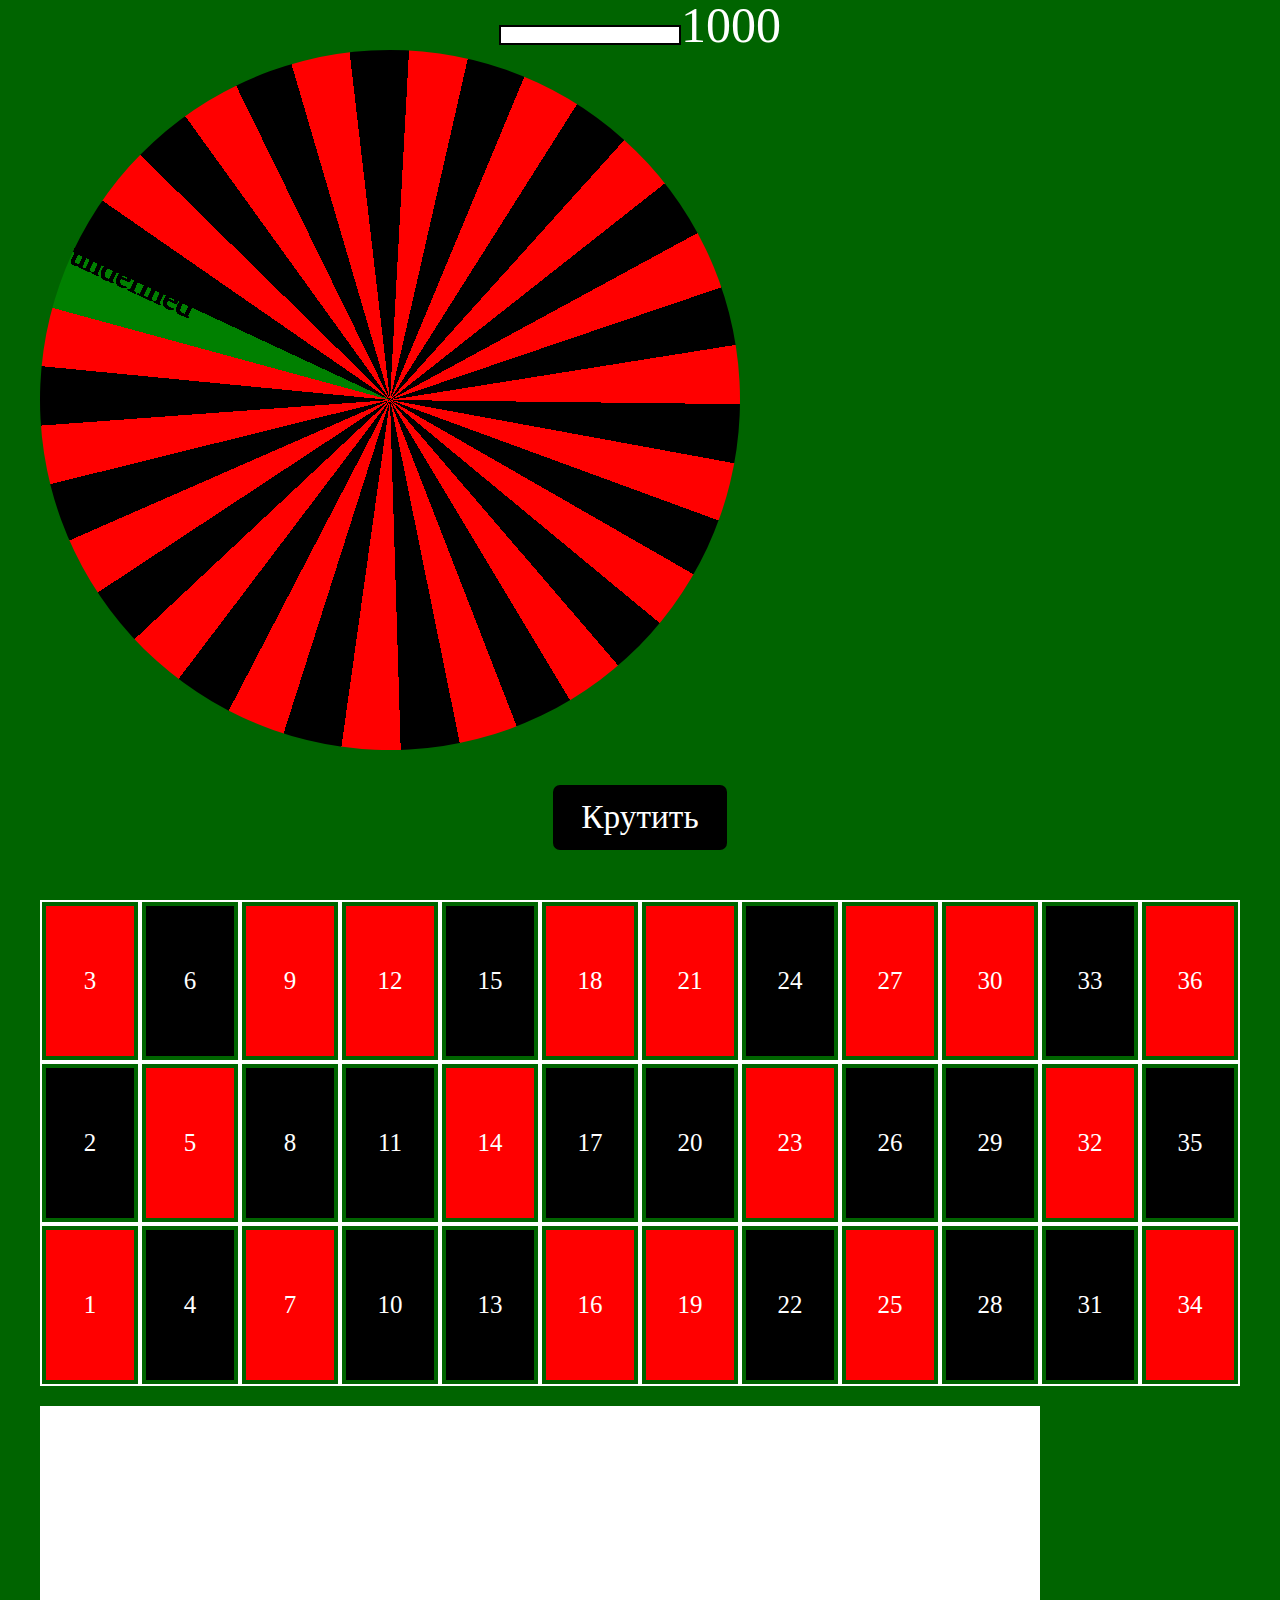
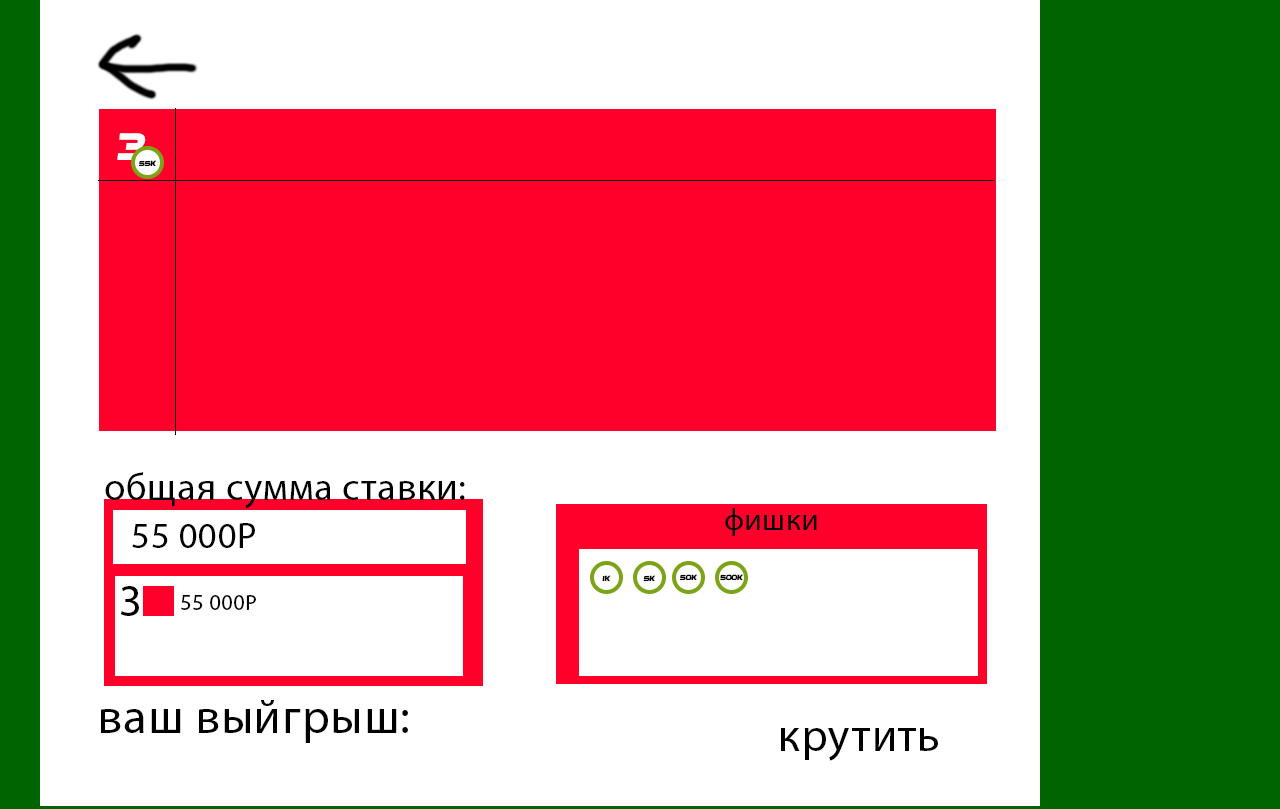
==== index.html @ dea651f4 "start adding wheel" ====
﻿<!DOCTYPE html>
<html lang="ru">
  <head>
    <meta charset="UTF-8" />
    <meta http-equiv="X-UA-Compatible" content="IE=edge" />
    <meta name="viewport" content="width=device-width, initial-scale=1.0" />
    <title>Roulete</title>
    <link rel="stylesheet" href="css/style.css" />
    <link rel="stylesheet" href="css/normalize.css" />
    <link rel="stylesheet" href="css/default.css" />
    <script defer src="js/script.js"></script>
    <script defer src="js/wheel.js"></script>
  </head>
  <body>
    <div class="container">
      <div class="roulette__form-div">
        <form class="roulette__form" novalidate>
          <input type="text" class="roulette__bet" />
          <!-- <button class="roulette__button"></button> -->
        </form>
        <p class="roulette__money"></p>
      </div>
      <div class="roulette__deal-wheel">
        <ul class="roulette__spinner"></ul>
        <div class="roulette__ticker"></div>
        <button class="roulette__btn-spin">Крутить</button>
      </div>
      <div class="roulette__field">
        <ul class="roulette__list"></ul>
      </div>
      <div>
        <p class="roulette__money-bet"></p>
      </div>
      <img src="img/1.jpg" alt="" />
      <img src="img/2.jpeg" alt="" />
    </div>
  </body>
</html>
---- css/style.css ----
﻿body {
    background: darkgreen;
}

.container {
    width: 1230px;
    padding: 0 15px;
    margin: 0 auto;
}

.roulette__field {
    height: 100%;
    margin-top: 50px;
}

.roulette__list {
    display: flex;
    flex-grow: 1;
    flex-shrink: 1;
    flex-wrap: wrap;
    justify-content: center;
    align-items: center;
}

.roulette__item {
    display: flex;
    justify-content: center;
    align-items: center;
    color: white;
    height: 150px;
    cursor: pointer; 
    width: 100%; 
    font-size: 25px;
}

.roulette__green-background {
    width: 100px;
    padding: 4px 4px;
    background: darkgreen;
    border: 2px solid white;
}

/* 
.roulette__item:not(:nth-child(12n)) {
    margin-right: 2px;
} */

.roulette__red {
    background-color: red;
}

.roulette__black {
    background-color: black;
}

.roulette__bet {
    border: 2px solid black;
    margin-top: 20px;
}

.roulette__button {
    border: 2px solid black;
    height: 50px;
    width: 50px;
    cursor: pointer;
}

.roulette__form-div {
    display: flex;
    justify-content: center;
    align-items: center;
}

.roulette__money {
    color: white;
    font-size: 50px;
}

.roulette__money-bet {
    margin-top: 20px;
    color: white;
    font-size: 50px;
}

.roulette__deal-wheel {
    /* задаём переменные блока */
    /* размеры колеса */
    --size: clamp(250px, 80vmin, 700px);
    /* настройки яркости и заливки фона секторов */
    --lg-hs: 0 3%;
    --lg-stop: 50%;
    --lg: linear-gradient(
        hsl(var(--lg-hs) 0%) 0 var(--lg-stop),
        hsl(var(--lg-hs) 20%) var(--lg-stop) 100%
        );
    /* добавляем позиционирование относительно других элементов */
    position: relative;
    /* подключаем сетку */
    display: grid;
    grid-gap: calc(var(--size) / 20);
    /* выравниваем содержимое блока по центру */
    align-items: center;
    /* задаём имена областей внутри сетки */
    grid-template-areas:
        "spinner"
        "trigger";
    /* устанавливаем размер шрифта */
    font-size: calc(var(--size) / 21);
}

.roulette__deal-wheel > * {
    grid-area: spinner;
}

.roulette__deal-wheel .roulette__btn-spin {
    grid-area: trigger;
    justify-self: center;
}

.roulette__spinner {
    /* добавляем относительное позиционирование */
    position: relative;
    /* подключаем сетку */
    display: grid;
    /* выравниваем всё по центру */
    align-items: center;
    /* добавляем элемент в сетку */
    grid-template-areas: "spinner";
    /* устанавливаем размеры */
    width: var(--size);
    height: var(--size);
    /* поворачиваем элемент  */
    transform: rotate(calc(var(--rotate, 25) * 1deg));
    /* рисуем круглую обводку, а всё, что не поместится, — будет скрыто за кругом */
    border-radius: 50%;
}

.roulette__spinner * {
    grid-area: spinner;
}

.roulette__prize {
    /* включаем «гибкую» вёрстку */
    display: flex;
    align-items: center;
    /* задаём отступы от краёв блока */
    padding: 0 calc(var(--size) / 6) 0 calc(var(--size) / 20);
    /* устанавливаем размеры */
    width: 50%;
    height: 50%;
    /* устанавливаем координаты, относительно которых будем вращать текст */
    transform-origin: center right;
    /* поворачиваем текст */
    transform: rotate(var(--rotate));
    /* запрещаем пользователю выделять мышкой текст на секторах */
    user-select: none;
}

.roulette__btn-spin {
    color: white;
    background: black;
    border: none;
    /* берём размер шрифта такой же, как в колесе */
    font-size: inherit;
    /* добавляем отступы от текста внутри кнопки */
    padding: 0.9rem 2rem 1rem;
    /* скругляем углы */
    border-radius: 0.5rem;
    /* меняем внешний вид курсора над кнопкой на руку*/
    cursor: pointer;
}

.roulette__btn-spin:disabled {
    /* меняем внешний вид курсора */
    cursor: progress;
    /* делаем кнопку полупрозрачной */
    opacity: 0.25;
}
---- css/default.css ----
﻿* {
    padding: 0;
    margin: 0;
    border: 0;
}

*,*:before,*:after {
    -moz-box-sizing: border-box;
    -webkit-box-sizing: border-box;
    box-sizing: border-box;
}

:focus,:active {
    outline: none;
}

a {
    text-decoration: none;
}

a:focus,a:active {
    outline: none;
}

a:hover {
    outline: none;
    text-decoration: none;
}

nav,footer,header,aside {
    display: block;
}

html,body {
    height: 100%;
    width: 100%;
    font-size: 100%;
    line-height: 1;
    font-size: 14px;
    -ms-text-size-adjust: 100%;
    -moz-text-size-adjust: 100%;
    -webkit-text-size-adjust: 100%;
}

input,button,textarea {
    font-family: inherit;
}

input::-ms-clear{
    display: none;
}

button::-moz-focus-inner {
    padding: 0;
    border: 0;
}

a,a:visited {
    text-decoration: none;
}


ul,li {
    list-style: none;
}

h1,h2,h3,h4,h5,h6 {
    font-size: inherit;
}
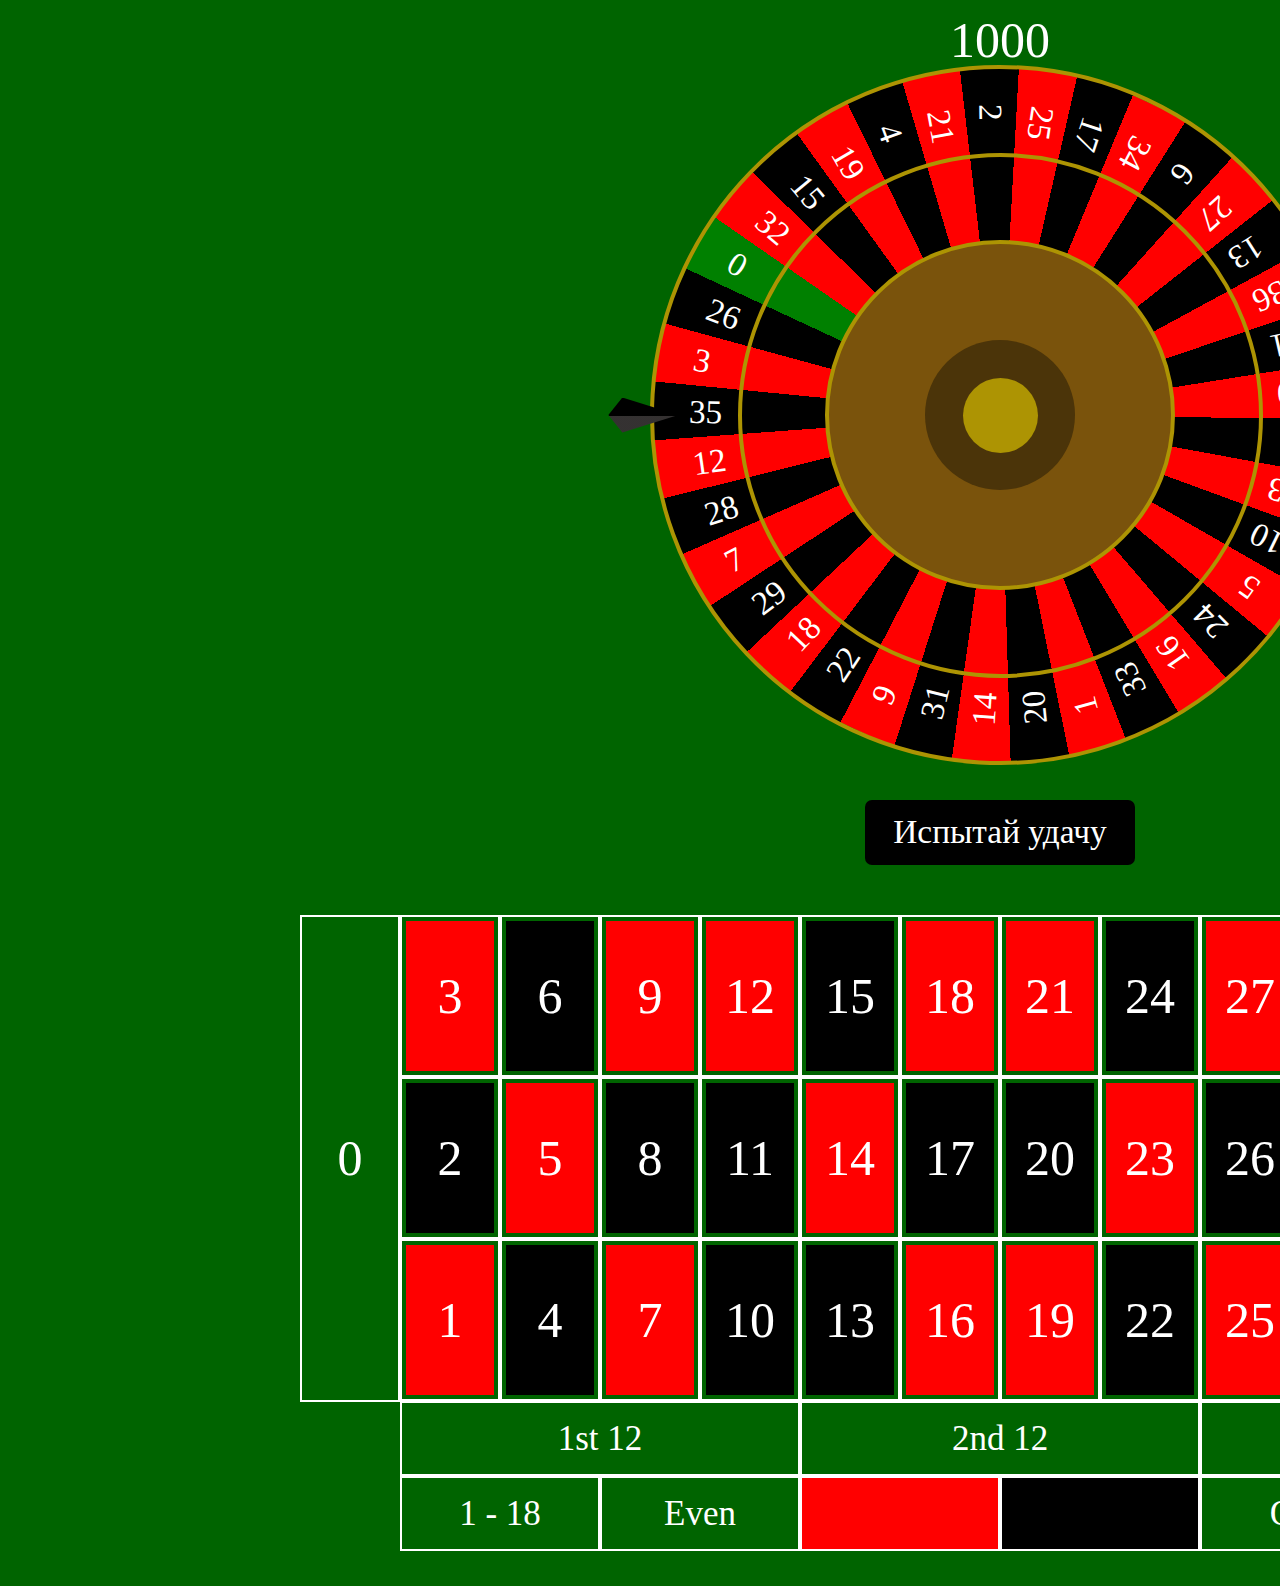
==== commit a1e53d47: "create wheel" ====
--- a/index.html
+++ b/index.html
@@ -9,30 +9,62 @@
     <link rel="stylesheet" href="css/normalize.css" />
     <link rel="stylesheet" href="css/default.css" />
     <script defer src="js/script.js"></script>
-    <script defer src="js/wheel.js"></script>
   </head>
   <body>
     <div class="container">
       <div class="roulette__form-div">
-        <form class="roulette__form" novalidate>
-          <input type="text" class="roulette__bet" />
-          <!-- <button class="roulette__button"></button> -->
-        </form>
-        <p class="roulette__money"></p>
+        <div>
+          <p class="roulette__money"></p>
+          <p class="roulette__win-number"></p>
+        </div>
       </div>
-      <div class="roulette__deal-wheel">
-        <ul class="roulette__spinner"></ul>
-        <div class="roulette__ticker"></div>
-        <button class="roulette__btn-spin">Крутить</button>
+      <div class="deal-wheel">
+        <!-- блок с призами -->
+        <ul class="spinner"></ul>
+        <!-- язычок барабана -->
+        <div class="ticker"></div>
+        <!-- кнопка -->
+        <button class="btn-spin">Испытай удачу</button>
+        <div class="circle"></div>
+        <div class="circle-two"></div>
+        <div class="circle-three"></div>
+        <div class="circle-four"></div>
       </div>
       <div class="roulette__field">
-        <ul class="roulette__list"></ul>
+        <div class="roulette__div-zero">
+          <p class="roulette__p-zero">0</p>
+        </div>
+        <div>
+          <ul class="roulette__list"></ul>
+          <div class="roulette__central-first">
+            <p class="roulette__p-central-first">1st 12</p>
+            <p class="roulette__p-central-first">2nd 12</p>
+            <p class="roulette__p-central-first">3rd 12</p>
+          </div>
+          <div class="roulette__central-second">
+            <p class="roulette__p-central-second">1 - 18</p>
+            <p class="roulette__p-central-second">Even</p>
+            <p class="roulette__p-central-second" style="background: red"></p>
+            <p class="roulette__p-central-second" style="background: black"></p>
+            <p class="roulette__p-central-second">Odd</p>
+            <p class="roulette__p-central-second">19-36</p>
+          </div>
+        </div>
+        <div class="roulette__right-side">
+          <div class="roulette__div-right-side">
+            <p class="roulette__p-right-side">2 to 1</p>
+          </div>
+          <div class="roulette__div-right-side">
+            <p class="roulette__p-right-side">2 to 1</p>
+          </div>
+          <div class="roulette__div-right-side">
+            <p class="roulette__p-right-side">2 to 1</p>
+          </div>
+        </div>
       </div>
       <div>
         <p class="roulette__money-bet"></p>
       </div>
-      <img src="img/1.jpg" alt="" />
-      <img src="img/2.jpeg" alt="" />
     </div>
   </body>
 </html>
--- a/css/style.css
+++ b/css/style.css
@@ -3,17 +3,21 @@
 }
 
 .container {
-    width: 1230px;
-    padding: 0 15px;
+    width: 2000px;
+    padding: 15px 15px;
     margin: 0 auto;
 }
 
 .roulette__field {
+    display: flex;
     height: 100%;
     margin-top: 50px;
+    text-align: center;
+    justify-content: center;
 }
 
 .roulette__list {
+    width: 1200px;
     display: flex;
     flex-grow: 1;
     flex-shrink: 1;
@@ -30,7 +34,7 @@
     height: 150px;
     cursor: pointer; 
     width: 100%; 
-    font-size: 25px;
+    font-size: 50px;
 }
 
 .roulette__green-background {
@@ -40,10 +44,21 @@
     border: 2px solid white;
 }
 
-/* 
-.roulette__item:not(:nth-child(12n)) {
-    margin-right: 2px;
-} */
+.roulette__div-zero {
+    display: flex;
+    width: 100px;
+    max-height: 487px;
+    padding: 4px 4px;
+    background: darkgreen;
+    border: 2px solid white;
+    justify-content: center;
+    align-items: center;
+}
+
+.roulette__p-zero {
+    color: white;
+    font-size: 50px;
+}
 
 .roulette__red {
     background-color: red;
@@ -82,7 +97,62 @@
     font-size: 50px;
 }
 
-.roulette__deal-wheel {
+.roulette__win-number {
+    color: white;
+    font-size: 50px;
+}
+
+.roulette__central-first {
+    display: flex;
+}
+
+.roulette__p-central-first {
+    display: flex;
+    height: 75px;
+    width: 400px;
+    color: white;
+    font-size: 35px;
+    justify-content: center;
+    align-items: center;
+    border: 2px solid white;
+    cursor: pointer;
+}
+
+.roulette__central-second {
+    display: flex;
+}
+
+.roulette__p-central-second {
+    display: flex;
+    height: 75px;
+    width: 200px;
+    color: white;
+    font-size: 35px;
+    justify-content: center;
+    align-items: center;
+    border: 2px solid white;
+    cursor: pointer;
+}
+
+.roulette__div-right-side {
+    display: flex;
+    height: 162px;
+    width: 100px;
+    color: white;
+    font-size: 35px;
+    justify-content: center;
+    align-items: center;
+    border: 2px solid white;
+    cursor: pointer;
+}
+
+.roulette__p-right-side {
+    
+    transform: rotate(270deg);
+}
+
+/* общий блок для всех элементов */
+.deal-wheel {
     /* задаём переменные блока */
     /* размеры колеса */
     --size: clamp(250px, 80vmin, 700px);
@@ -106,73 +176,217 @@
         "trigger";
     /* устанавливаем размер шрифта */
     font-size: calc(var(--size) / 21);
-}
-
-.roulette__deal-wheel > * {
-    grid-area: spinner;
-}
-
-.roulette__deal-wheel .roulette__btn-spin {
-    grid-area: trigger;
-    justify-self: center;
-}
-
-.roulette__spinner {
-    /* добавляем относительное позиционирование */
-    position: relative;
-    /* подключаем сетку */
-    display: grid;
-    /* выравниваем всё по центру */
-    align-items: center;
-    /* добавляем элемент в сетку */
-    grid-template-areas: "spinner";
-    /* устанавливаем размеры */
-    width: var(--size);
-    height: var(--size);
-    /* поворачиваем элемент  */
-    transform: rotate(calc(var(--rotate, 25) * 1deg));
-    /* рисуем круглую обводку, а всё, что не поместится, — будет скрыто за кругом */
+    margin-left: auto;
+    margin-right: auto;
+    text-align: center;
+}
+
+/* всё, что относится ко внутренним элементам главного блока, будет находиться в области сетки с названием spinner */
+.deal-wheel > * {
+  grid-area: spinner;
+}
+
+/* сам блок и кнопка будут находиться в области сетки с названием trigger и будут выровнены по центру */
+.deal-wheel .btn-spin {
+  grid-area: trigger;
+  justify-self: center;
+}
+
+/* сектор колеса */
+.spinner {
+  /* добавляем относительное позиционирование */
+  position: relative;
+  /* подключаем сетку */
+  display: grid;
+  /* выравниваем всё по центру */
+  align-items: center;
+  /* добавляем элемент в сетку */
+  grid-template-areas: "spinner";
+  /* устанавливаем размеры */
+  width: var(--size);
+  height: var(--size);
+  /* поворачиваем элемент  */
+  transform: rotate(calc(var(--rotate, 25) * 1deg));
+  /* рисуем круглую обводку, а всё, что не поместится, — будет скрыто за кругом */
+  border-radius: 50%;
+  border: 4px solid rgb(173, 148, 3);
+  margin-left: auto;
+  margin-right: auto;
+  text-align: center;
+}
+
+.circle {
+    z-index: 999;
+    width: 525px;
+    height: 525px;
+    border: 4px solid rgb(173, 148, 3);
     border-radius: 50%;
-}
-
-.roulette__spinner * {
-    grid-area: spinner;
-}
-
-.roulette__prize {
-    /* включаем «гибкую» вёрстку */
-    display: flex;
-    align-items: center;
-    /* задаём отступы от краёв блока */
-    padding: 0 calc(var(--size) / 6) 0 calc(var(--size) / 20);
-    /* устанавливаем размеры */
-    width: 50%;
-    height: 50%;
-    /* устанавливаем координаты, относительно которых будем вращать текст */
-    transform-origin: center right;
-    /* поворачиваем текст */
-    transform: rotate(var(--rotate));
-    /* запрещаем пользователю выделять мышкой текст на секторах */
-    user-select: none;
-}
-
-.roulette__btn-spin {
-    color: white;
-    background: black;
-    border: none;
-    /* берём размер шрифта такой же, как в колесе */
-    font-size: inherit;
-    /* добавляем отступы от текста внутри кнопки */
-    padding: 0.9rem 2rem 1rem;
-    /* скругляем углы */
-    border-radius: 0.5rem;
-    /* меняем внешний вид курсора над кнопкой на руку*/
-    cursor: pointer;
-}
-
-.roulette__btn-spin:disabled {
-    /* меняем внешний вид курсора */
-    cursor: progress;
-    /* делаем кнопку полупрозрачной */
-    opacity: 0.25;
+    position: absolute;
+    margin-left: auto;
+    margin-right: auto;
+    left: 0;
+    right: 0;
+    text-align: center;
+}
+.circle-two {
+    z-index: 999;
+    width: 350px;
+    height: 350px;
+    border: 4px solid rgb(173, 148, 3);
+    border-radius: 50%;
+    position: absolute;
+    margin-left: auto;
+    margin-right: auto;
+    left: 0;
+    right: 0;
+    text-align: center;
+    background-color: rgb(122, 83, 12);
+}
+.circle-three {
+    z-index: 999;
+    width: 150px;
+    height: 150px;
+    border-radius: 50%;
+    position: absolute;
+    margin-left: auto;
+    margin-right: auto;
+    left: 0;
+    right: 0;
+    text-align: center;
+    background-color: rgb(75, 52, 9);
+}
+
+.circle-four {
+    z-index: 999;
+    width: 75px;
+    height: 75px;
+    border-radius: 50%;
+    position: absolute;
+    margin-left: auto;
+    margin-right: auto;
+    left: 0;
+    right: 0;
+    text-align: center;
+    background-color: rgb(173, 148, 3);
+}
+
+/* всё, что внутри этого блока, будет находиться в области сетки с названием spinner */
+.spinner * {
+  grid-area: spinner;
+}
+
+/* текст на секторах */
+.prize {
+  /* включаем «гибкую» вёрстку */
+  display: flex;
+  align-items: center;
+  /* задаём отступы от краёв блока */
+  padding: 0 calc(var(--size) / 6) 0 calc(var(--size) / 20);
+  /* устанавливаем размеры */
+  width: 50%;
+  height: 50%;
+  /* устанавливаем координаты, относительно которых будем вращать текст */
+  transform-origin: center right;
+  /* поворачиваем текст */
+  transform: rotate(var(--rotate));
+  /* запрещаем пользователю выделять мышкой текст на секторах */
+  user-select: none;
+}
+
+/* язычок */
+.ticker {
+  /* добавляем относительное позиционирование */
+  position: relative;
+  /* устанавливаем размеры */
+  left: calc(var(--size) / -15);
+  width: calc(var(--size) / 10);
+  height: calc(var(--size) / 20);
+  /* фон язычка */
+  background: var(--lg);
+  /* делаем так, чтобы язычок был выше колеса */
+  z-index: 1;
+  /* форма язычка */
+  clip-path: polygon(20% 0, 100% 50%, 20% 100%, 0% 50%);
+  /* устанавливаем точку, относительно которой будет вращаться язычок при движении колеса */
+  transform-origin: center left;
+  margin-left: 640px;
+}
+
+/* кнопка запуска колеса */
+.btn-spin {
+  color: white;
+  background: black;
+  border: none;
+  /* берём размер шрифта такой же, как в колесе */
+  font-size: inherit;
+  /* добавляем отступы от текста внутри кнопки */
+  padding: 0.9rem 2rem 1rem;
+  /* скругляем углы */
+  border-radius: 0.5rem;
+  /* меняем внешний вид курсора над кнопкой на руку*/
+  cursor: pointer;
+}
+
+/* если кнопка нажата и неактивна */
+.btn-spin:disabled {
+  /* меняем внешний вид курсора */
+  cursor: progress;
+  /* делаем кнопку полупрозрачной */
+  opacity: 0.25;
+}
+
+/* анимация вращения */
+.is-spinning .spinner {
+  transition: transform 8s cubic-bezier(0.1, -0.01, 0, 1);
+}
+
+/* анимация движения язычка */
+.is-spinning .ticker {
+          animation: tick 700ms cubic-bezier(0.34, 1.56, 0.64, 1);
+}
+
+
+/* эффект, когда колесо задевает язычок при вращении */
+@keyframes tick {
+  40% {
+    /* чуть поворачиваем язычок наверх в середине анимации */
+    transform: rotate(-12deg);
+  }
+}
+
+/* анимируем выпавший сектор */
+.prize.selected .text {
+  /* делаем текст белым */
+  color: white;
+  /* настраиваем длительность анимации */
+  animation: selected 800ms ease;
+}
+
+.item-text {
+  color: white;
+  transform: translateY(5px);
+}
+/* настраиваем анимацию текста на выпавшем секторе по кадрам */
+@keyframes selected {
+  /* что происходит на 25% от начала анимации */
+  25% {
+    /* увеличиваем текст в 1,25 раза */
+    transform: scale(1.25);
+    /* добавляем тексту тень */
+    text-shadow: 1vmin 1vmin 0 hsla(0 0% 0% / 0.1);
+  }
+  40% {
+    transform: scale(0.92);
+    text-shadow: 0 0 0 hsla(0 0% 0% / 0.2);
+  }
+  60% {
+    transform: scale(1.02);
+    text-shadow: 0.5vmin 0.5vmin 0 hsla(0 0% 0% / 0.1);
+  }
+  75% {
+    transform: scale(0.98);
+  }
+  85% {
+    transform: scale(1);
+  }
 }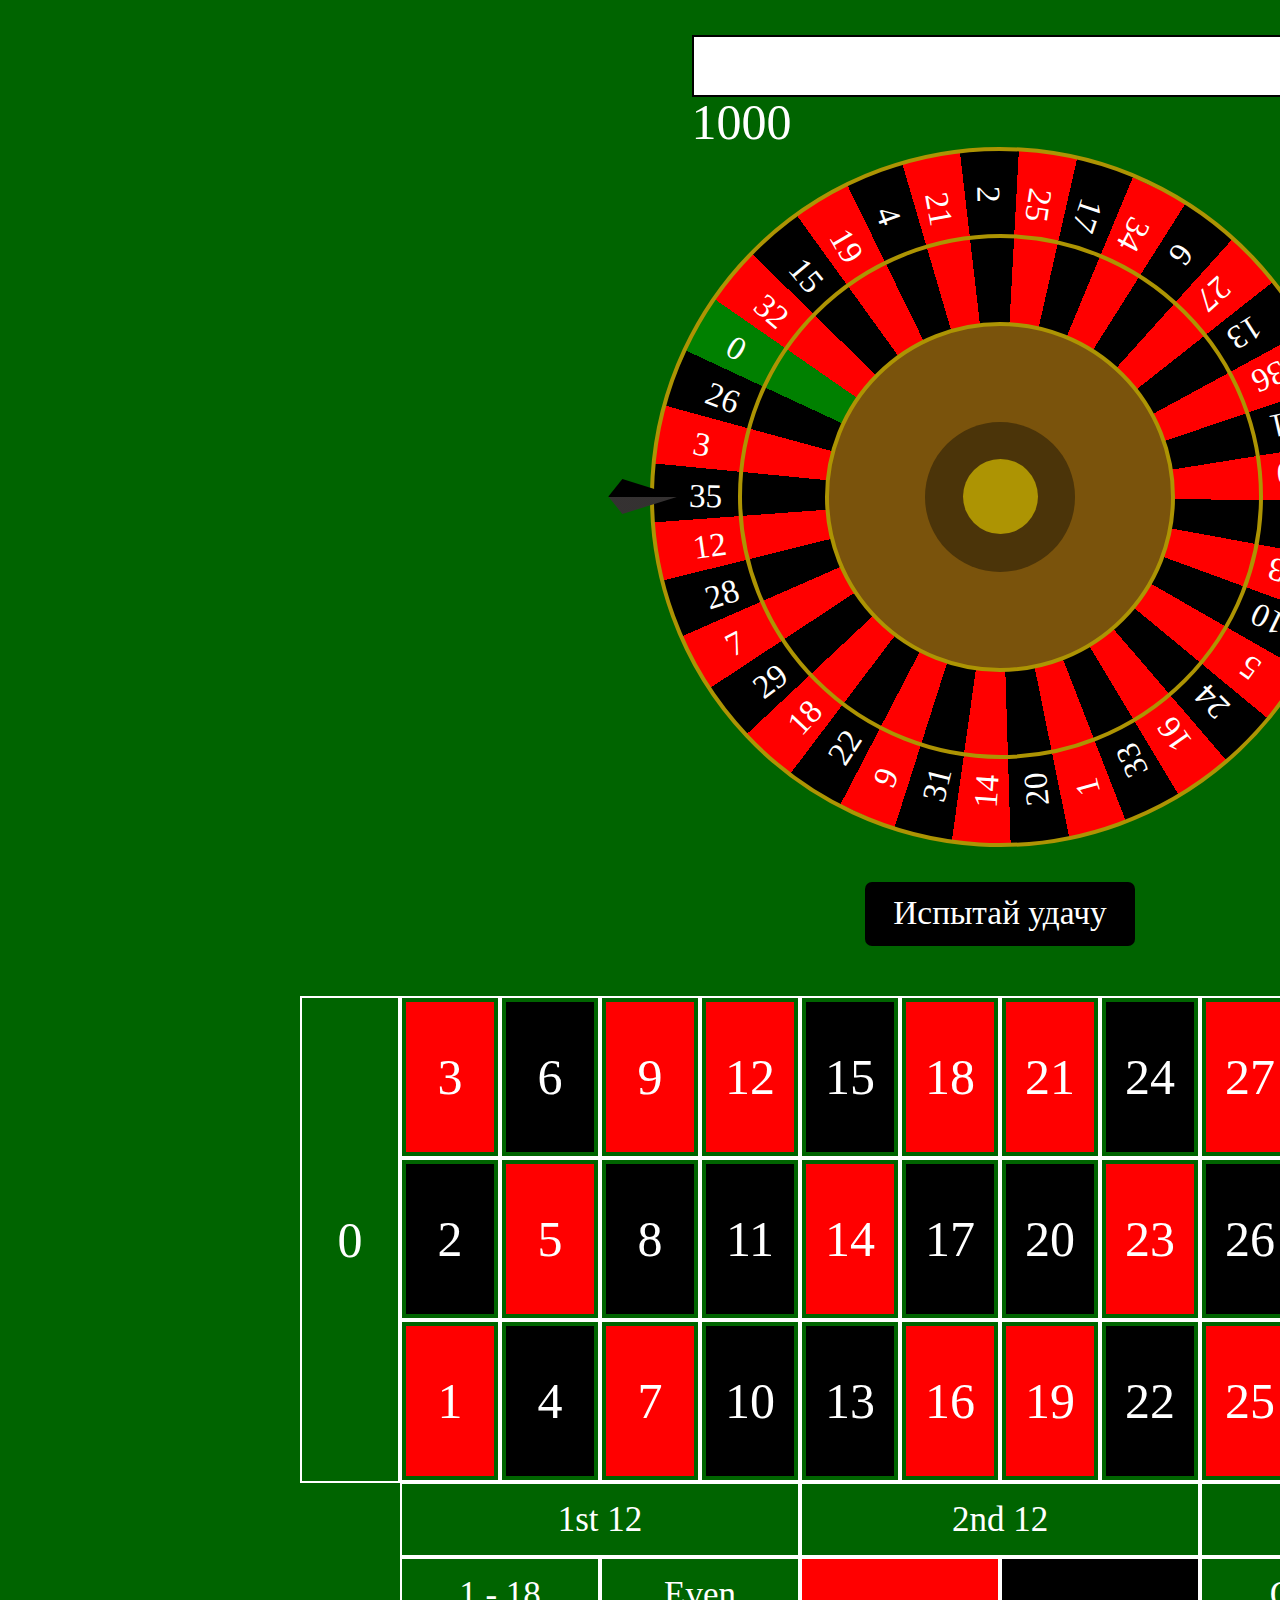
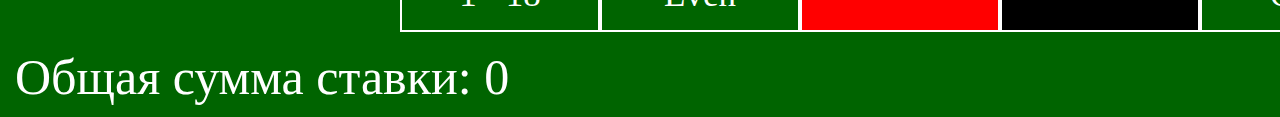
==== commit bf4d3932: "continue do roulette" ====
--- a/index.html
+++ b/index.html
@@ -14,6 +14,7 @@
     <div class="container">
       <div class="roulette__form-div">
         <div>
+          <input type="text" class="roulette__bet" />
           <p class="roulette__money"></p>
           <p class="roulette__win-number"></p>
         </div>
@@ -62,8 +63,8 @@
           </div>
         </div>
       </div>
-      <div>
-        <p class="roulette__money-bet"></p>
+      <div class="roulette__result">
+        <p class="roulette__money-bet">Общая сумма ставки: 0</p>
       </div>
     </div>
   </body>
--- a/css/style.css
+++ b/css/style.css
@@ -62,15 +62,26 @@
 
 .roulette__red {
     background-color: red;
+    transition: background-color .3s cubic-bezier(.48,.62,.64,.9);
+}
+
+.roulette__red:hover {
+    background-color: rgb(105, 1, 1);
 }
 
 .roulette__black {
     background-color: black;
+    transition: background-color .3s cubic-bezier(.48,.62,.64,.9);
+}
+
+.roulette__black:hover {
+    background-color: rgb(74, 74, 74);
 }
 
 .roulette__bet {
     border: 2px solid black;
     margin-top: 20px;
+    font-size: 50px;
 }
 
 .roulette__button {
@@ -92,6 +103,12 @@
 }
 
 .roulette__money-bet {
+    margin-top: 20px;
+    color: white;
+    font-size: 50px;
+}
+
+.roulette__table-element {
     margin-top: 20px;
     color: white;
     font-size: 50px;
@@ -364,7 +381,7 @@
 
 .item-text {
   color: white;
-  transform: translateY(5px);
+  transform: translateY(7px);
 }
 /* настраиваем анимацию текста на выпавшем секторе по кадрам */
 @keyframes selected {
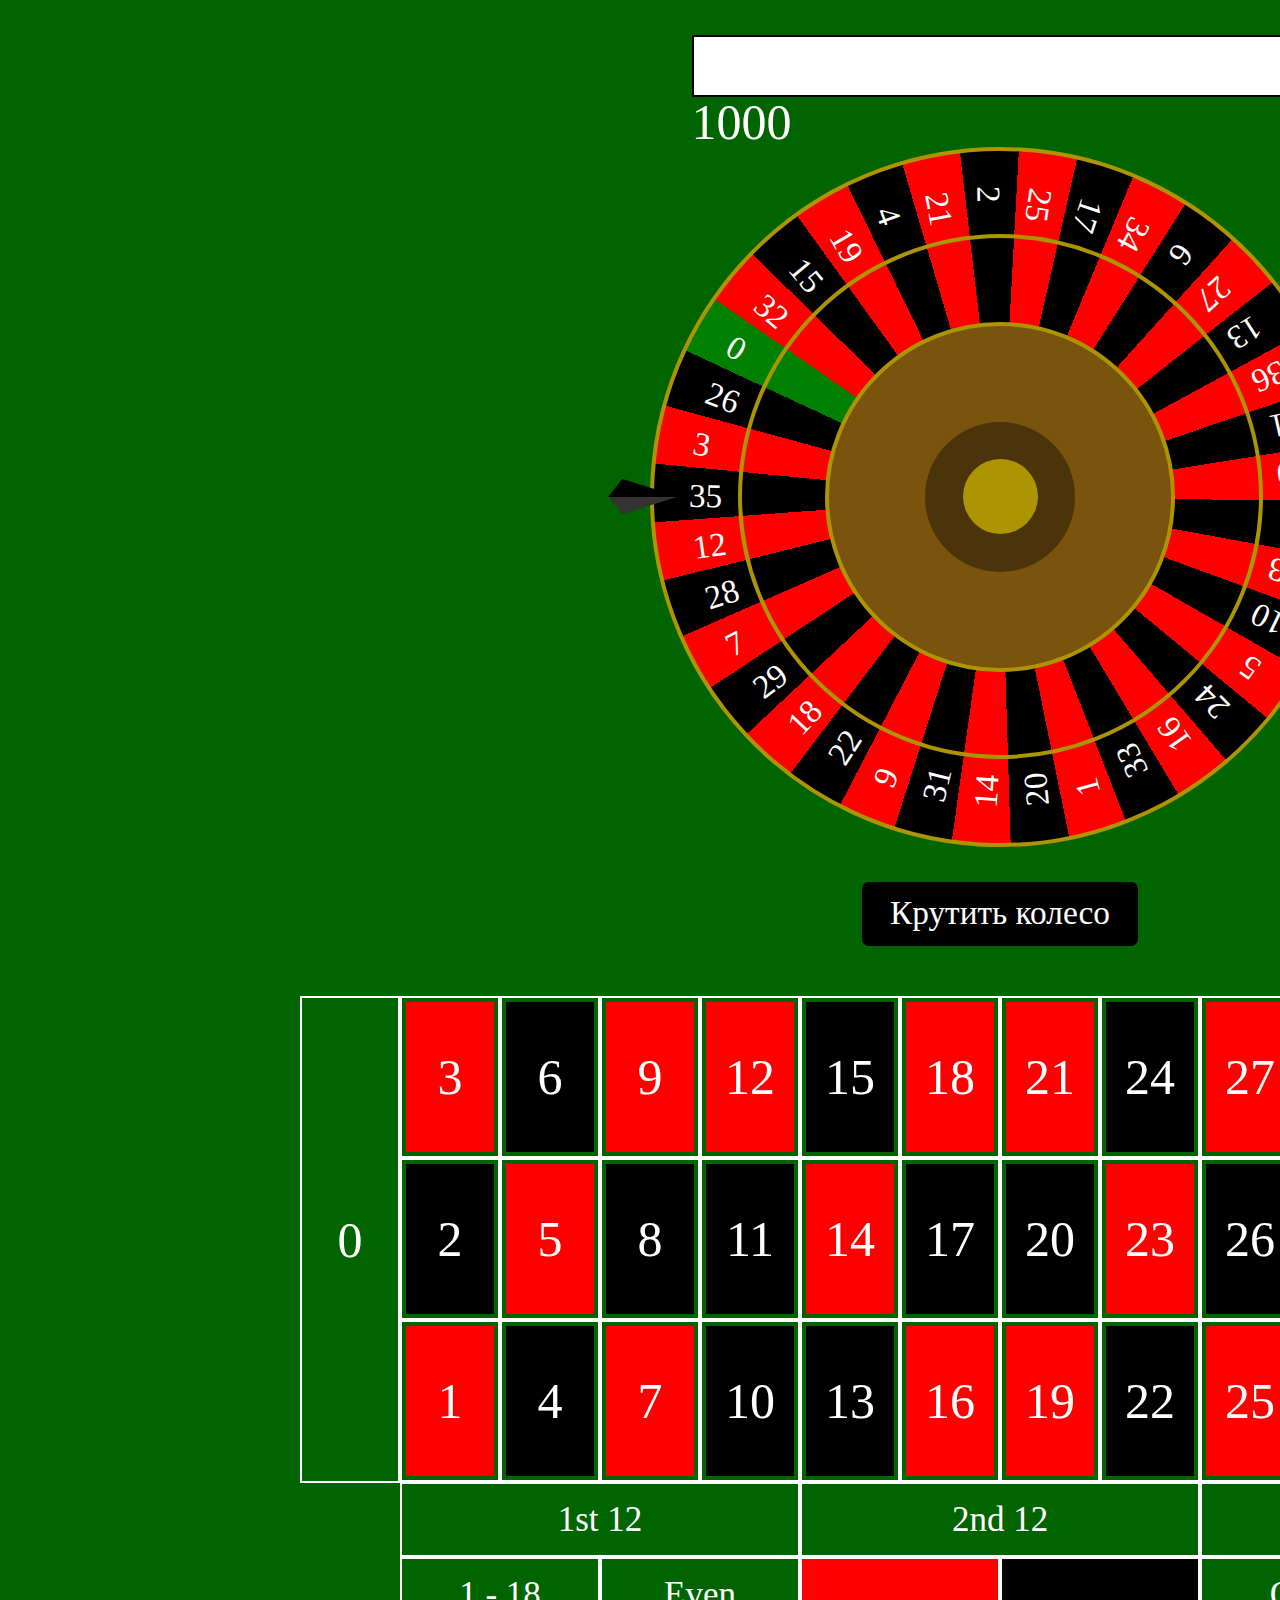
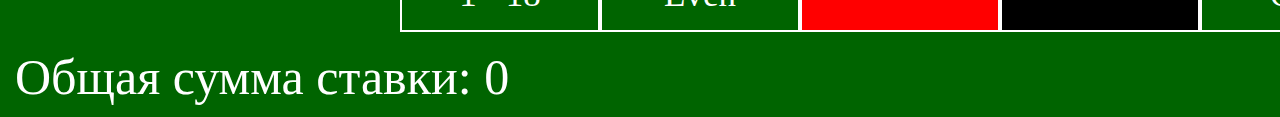
==== commit dcdf85e3: "create control point, add comments in js" ====
--- a/index.html
+++ b/index.html
@@ -20,12 +20,9 @@
         </div>
       </div>
       <div class="deal-wheel">
-        <!-- блок с призами -->
         <ul class="spinner"></ul>
-        <!-- язычок барабана -->
         <div class="ticker"></div>
-        <!-- кнопка -->
-        <button class="btn-spin">Испытай удачу</button>
+        <button class="btn-spin">Крутить колесо</button>
         <div class="circle"></div>
         <div class="circle-two"></div>
         <div class="circle-three"></div>
@@ -64,6 +61,7 @@
         </div>
       </div>
       <div class="roulette__result">
+        <p class="roulette__bet-state"></p>
         <p class="roulette__money-bet">Общая сумма ставки: 0</p>
       </div>
     </div>
--- a/css/style.css
+++ b/css/style.css
@@ -102,7 +102,8 @@
     font-size: 50px;
 }
 
-.roulette__money-bet {
+.roulette__money-bet,
+.roulette__bet-state {
     margin-top: 20px;
     color: white;
     font-size: 50px;
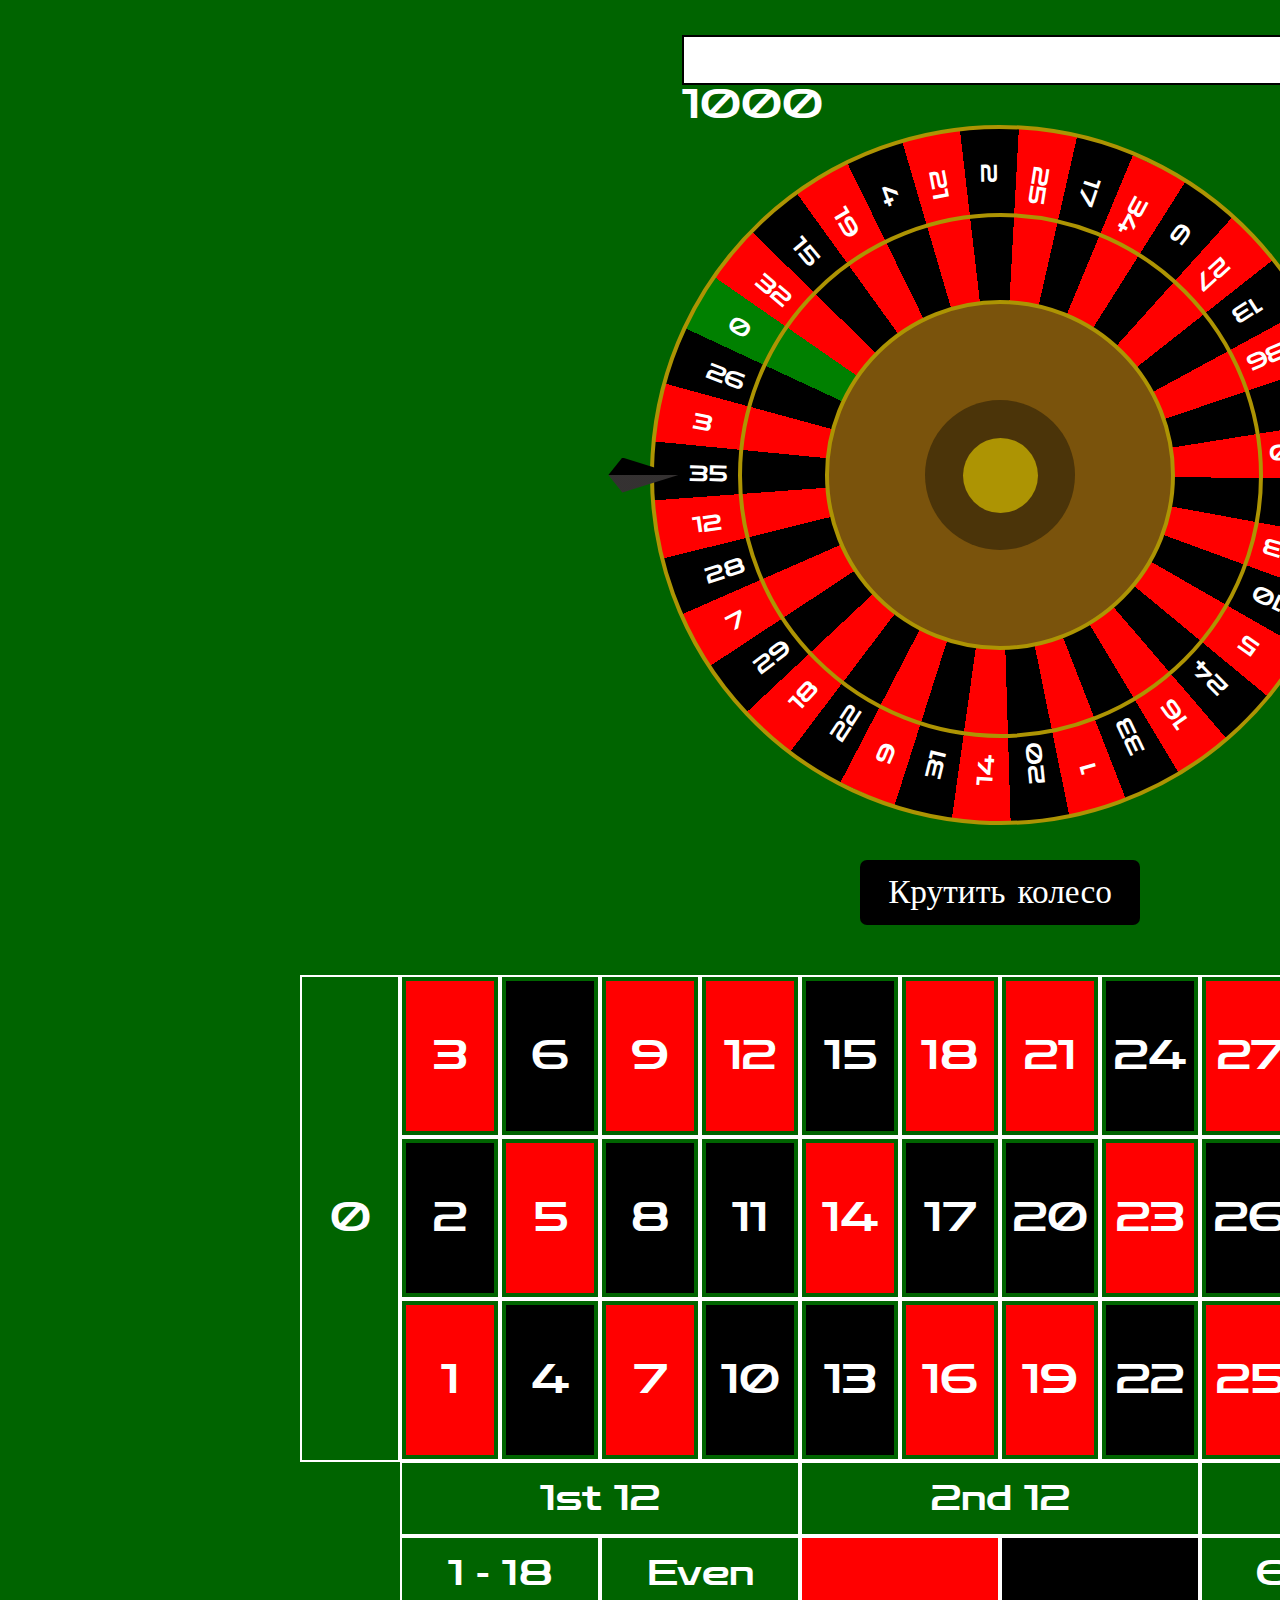
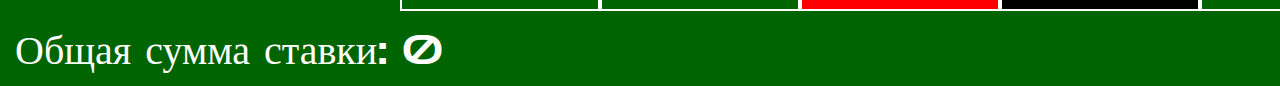
==== commit 00536f88: "add bet on numbers" ====
--- a/index.html
+++ b/index.html
@@ -8,6 +8,13 @@
     <link rel="stylesheet" href="css/style.css" />
     <link rel="stylesheet" href="css/normalize.css" />
     <link rel="stylesheet" href="css/default.css" />
+    <link rel="preconnect" href="https://fonts.googleapis.com" />
+    <link rel="preconnect" href="https://fonts.gstatic.com" crossorigin />
+    <link
+      href="https://fonts.googleapis.com/css2?family=Zen+Dots&display=swap"
+      rel="stylesheet"
+    />
+
     <script defer src="js/script.js"></script>
   </head>
   <body>
--- a/css/style.css
+++ b/css/style.css
@@ -1,4 +1,9 @@
-﻿body {
+﻿* {
+  font-family: 'Zen Dots', cursive;
+  font-size: 22px;
+}
+
+body {
     background: darkgreen;
 }
 
@@ -34,7 +39,7 @@
     height: 150px;
     cursor: pointer; 
     width: 100%; 
-    font-size: 50px;
+    font-size: 40px;
 }
 
 .roulette__green-background {
@@ -57,7 +62,7 @@
 
 .roulette__p-zero {
     color: white;
-    font-size: 50px;
+    font-size: 40px;
 }
 
 .roulette__red {
@@ -81,7 +86,7 @@
 .roulette__bet {
     border: 2px solid black;
     margin-top: 20px;
-    font-size: 50px;
+    font-size: 40px;
 }
 
 .roulette__button {
@@ -99,25 +104,25 @@
 
 .roulette__money {
     color: white;
-    font-size: 50px;
+    font-size: 40px;
 }
 
 .roulette__money-bet,
 .roulette__bet-state {
     margin-top: 20px;
     color: white;
-    font-size: 50px;
+    font-size: 40px;
 }
 
 .roulette__table-element {
     margin-top: 20px;
     color: white;
-    font-size: 50px;
+    font-size: 40px;
 }
 
 .roulette__win-number {
     color: white;
-    font-size: 50px;
+    font-size: 40px;
 }
 
 .roulette__central-first {
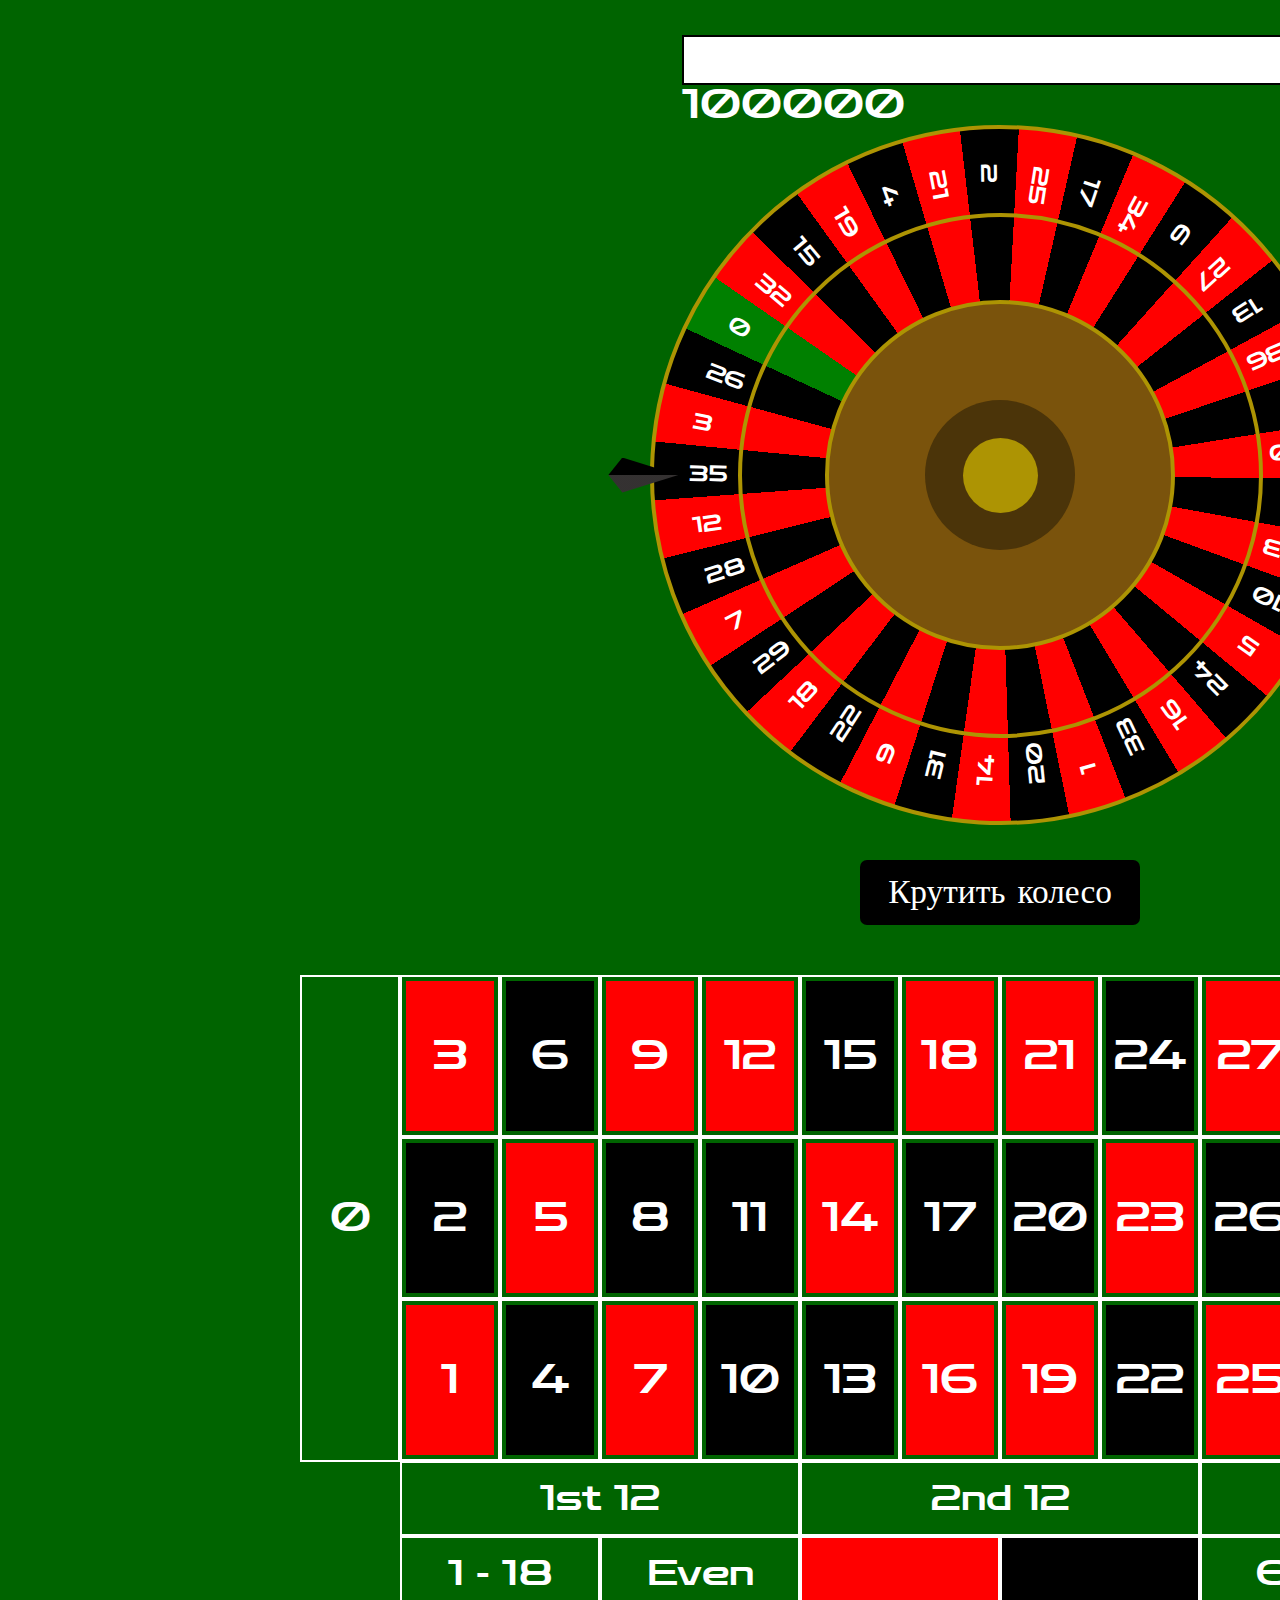
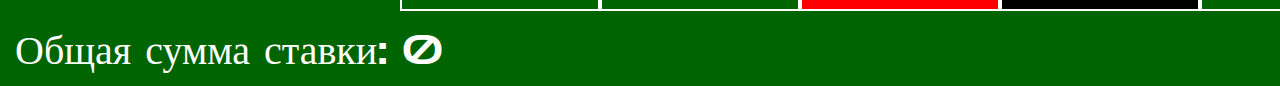
==== commit 21aa313a: "add bet on rows" ====
--- a/index.html
+++ b/index.html
@@ -56,14 +56,29 @@
           </div>
         </div>
         <div class="roulette__right-side">
-          <div class="roulette__div-right-side">
-            <p class="roulette__p-right-side">2 to 1</p>
+          <div
+            class="roulette__div-right-side"
+            id="roulette__div-right-side-up"
+          >
+            <p class="roulette__p-right-side" id="roulette__p-right-side-up">
+              2 to 1
+            </p>
           </div>
-          <div class="roulette__div-right-side">
-            <p class="roulette__p-right-side">2 to 1</p>
+          <div
+            class="roulette__div-right-side"
+            id="roulette__div-right-side-mid"
+          >
+            <p class="roulette__p-right-side" id="roulette__p-right-side-mid">
+              2 to 1
+            </p>
           </div>
-          <div class="roulette__div-right-side">
-            <p class="roulette__p-right-side">2 to 1</p>
+          <div
+            class="roulette__div-right-side"
+            id="roulette__div-right-side-down"
+          >
+            <p class="roulette__p-right-side" id="roulette__p-right-side-down">
+              2 to 1
+            </p>
           </div>
         </div>
       </div>
--- a/css/style.css
+++ b/css/style.css
@@ -1,6 +1,6 @@
 ﻿* {
-  font-family: 'Zen Dots', cursive;
-  font-size: 22px;
+    font-family: 'Zen Dots', cursive;
+    font-size: 22px;
 }
 
 body {
@@ -58,6 +58,12 @@
     border: 2px solid white;
     justify-content: center;
     align-items: center;
+    transition: background-color .3s cubic-bezier(.48,.62,.64,.9);
+}
+
+.roulette__div-zero:hover {
+    background: rgb(3, 69, 3);
+    cursor: pointer;
 }
 
 .roulette__p-zero {
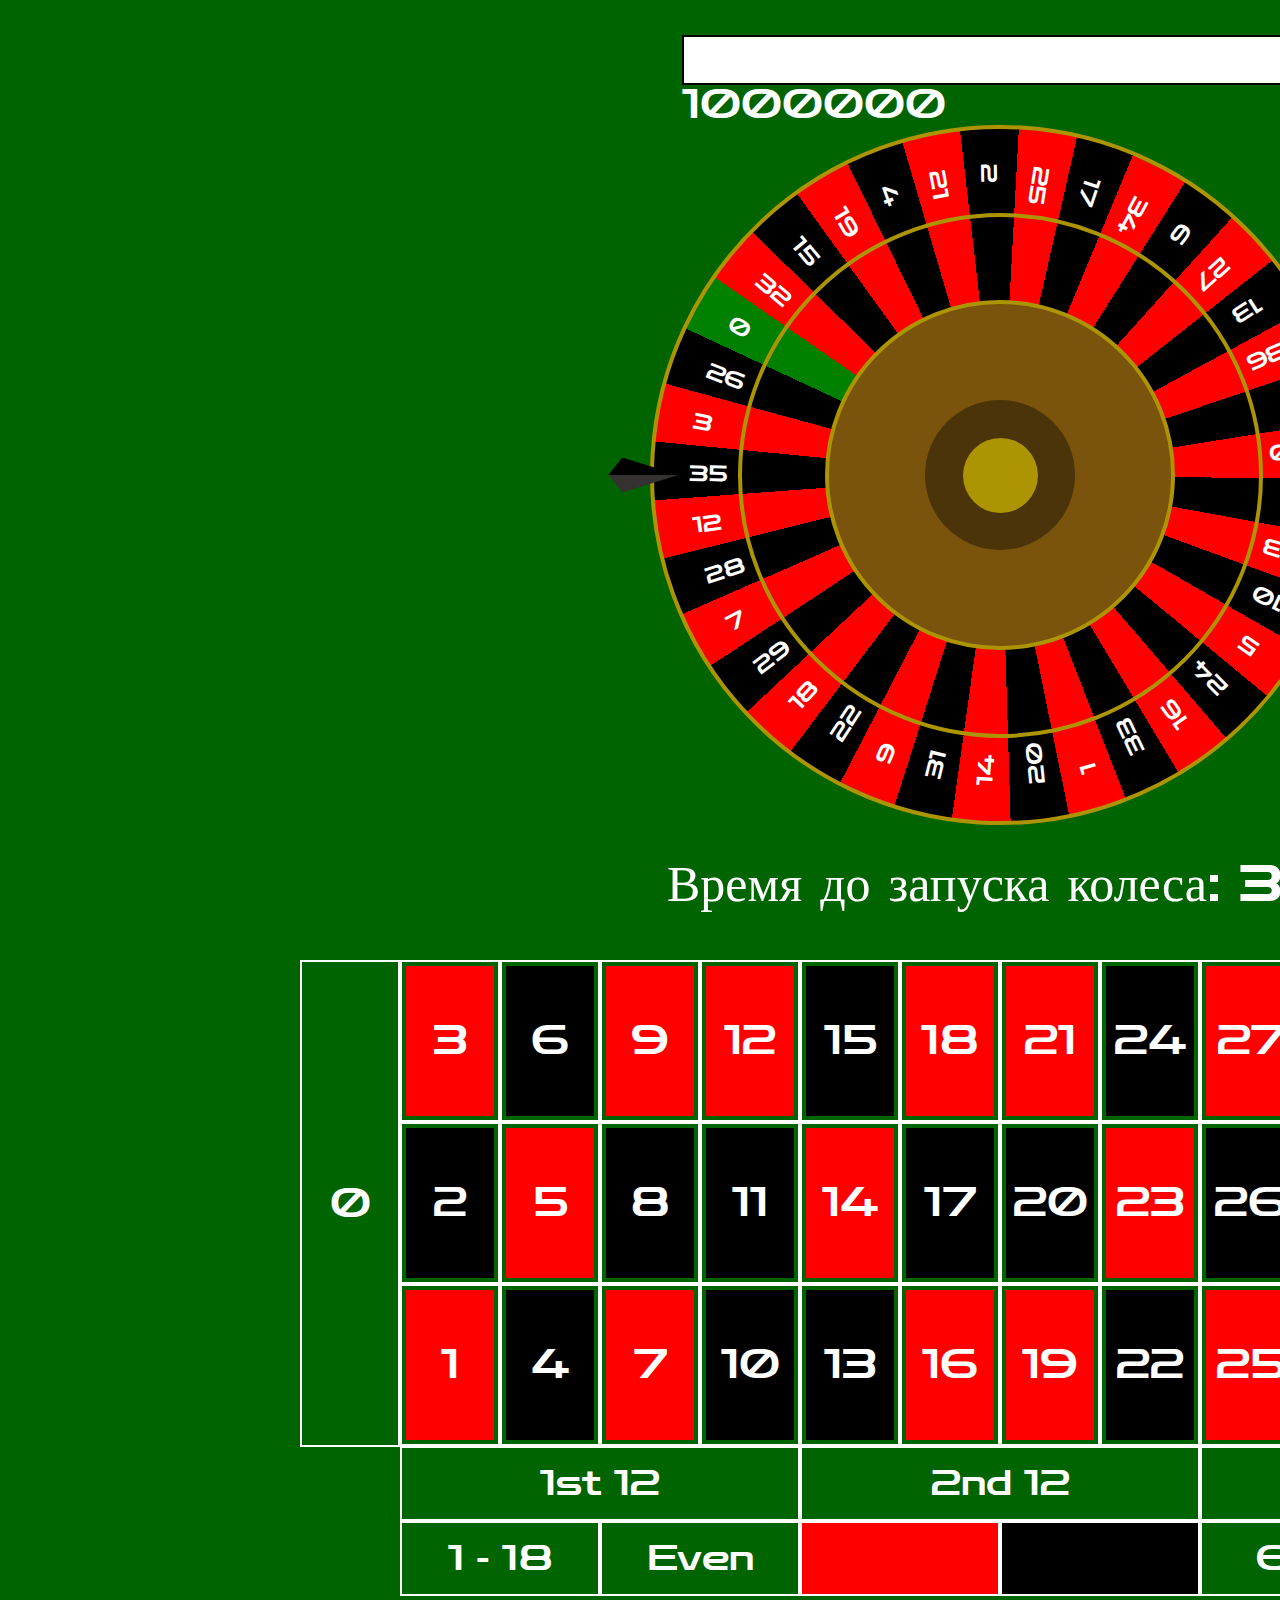
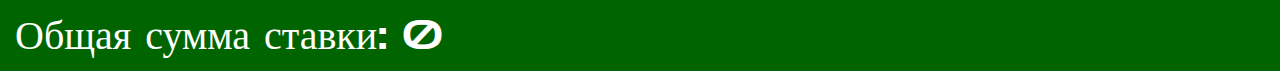
==== commit dea31bea: "add timer on roulette" ====
--- a/index.html
+++ b/index.html
@@ -29,11 +29,13 @@
       <div class="deal-wheel">
         <ul class="spinner"></ul>
         <div class="ticker"></div>
-        <button class="btn-spin">Крутить колесо</button>
         <div class="circle"></div>
         <div class="circle-two"></div>
         <div class="circle-three"></div>
         <div class="circle-four"></div>
+      </div>
+      <div class="roulette__timer">
+        <p class="roulette__timer-p"></p>
       </div>
       <div class="roulette__field">
         <div class="roulette__div-zero">
@@ -42,17 +44,60 @@
         <div>
           <ul class="roulette__list"></ul>
           <div class="roulette__central-first">
-            <p class="roulette__p-central-first">1st 12</p>
-            <p class="roulette__p-central-first">2nd 12</p>
-            <p class="roulette__p-central-first">3rd 12</p>
+            <p
+              class="roulette__p-central-first"
+              id="roulette__p-central-first-first"
+            >
+              1st 12
+            </p>
+            <p
+              class="roulette__p-central-first"
+              id="roulette__p-central-first-second"
+            >
+              2nd 12
+            </p>
+            <p
+              class="roulette__p-central-first"
+              id="roulette__p-central-first-third"
+            >
+              3rd 12
+            </p>
           </div>
           <div class="roulette__central-second">
-            <p class="roulette__p-central-second">1 - 18</p>
-            <p class="roulette__p-central-second">Even</p>
-            <p class="roulette__p-central-second" style="background: red"></p>
-            <p class="roulette__p-central-second" style="background: black"></p>
-            <p class="roulette__p-central-second">Odd</p>
-            <p class="roulette__p-central-second">19-36</p>
+            <p
+              class="roulette__p-central-second"
+              id="roulette__p-central-second-1-18"
+            >
+              1 - 18
+            </p>
+            <p
+              class="roulette__p-central-second"
+              id="roulette__p-central-second-even"
+            >
+              Even
+            </p>
+            <p
+              class="roulette__p-central-second"
+              id="roulette__p-central-second-red"
+              style="background: red"
+            ></p>
+            <p
+              class="roulette__p-central-second"
+              id="roulette__p-central-second-black"
+              style="background: black"
+            ></p>
+            <p
+              class="roulette__p-central-second"
+              id="roulette__p-central-second-odd"
+            >
+              Odd
+            </p>
+            <p
+              class="roulette__p-central-second"
+              id="roulette__p-central-second-19-36"
+            >
+              19-36
+            </p>
           </div>
         </div>
         <div class="roulette__right-side">
--- a/css/style.css
+++ b/css/style.css
@@ -418,4 +418,12 @@
   85% {
     transform: scale(1);
   }
+}
+
+.roulette__timer-p {
+  display: flex;
+  color: white;
+  justify-content: center;
+  align-items: center;
+  font-size: 50px;
 }